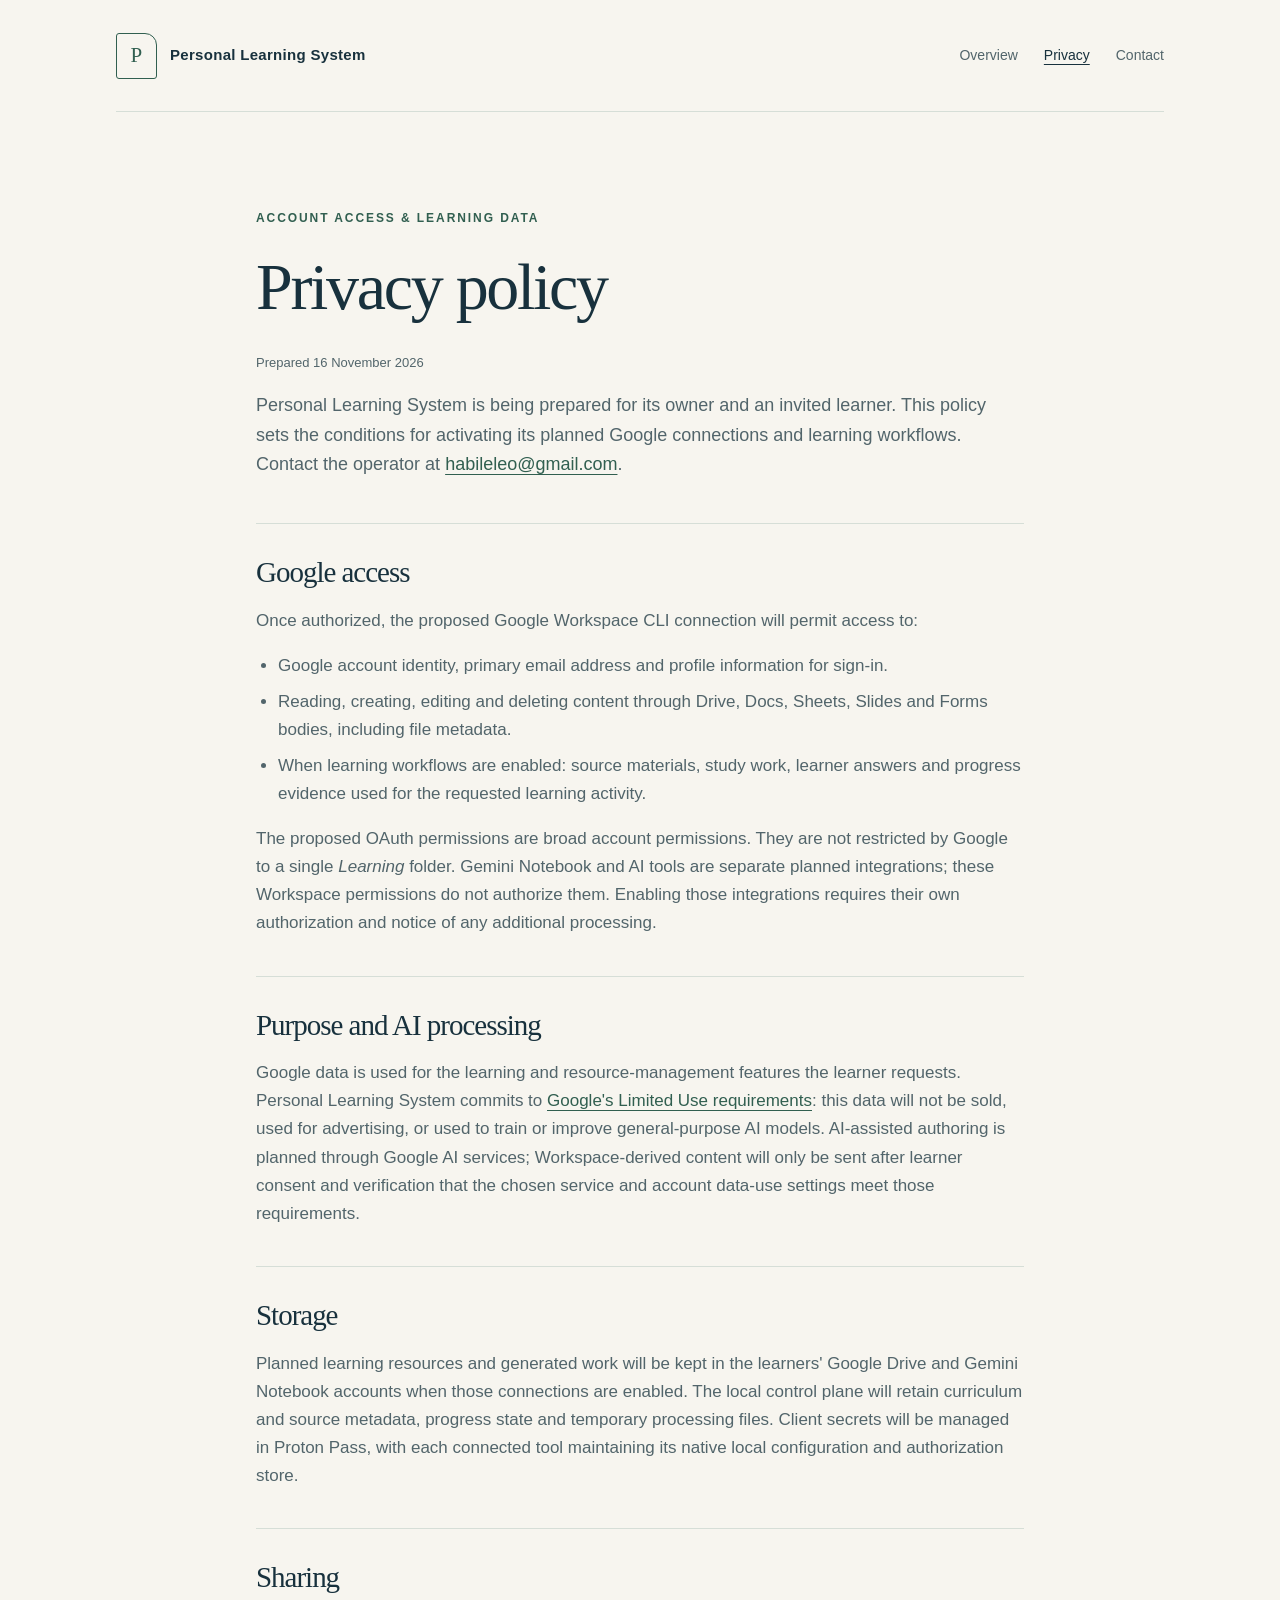
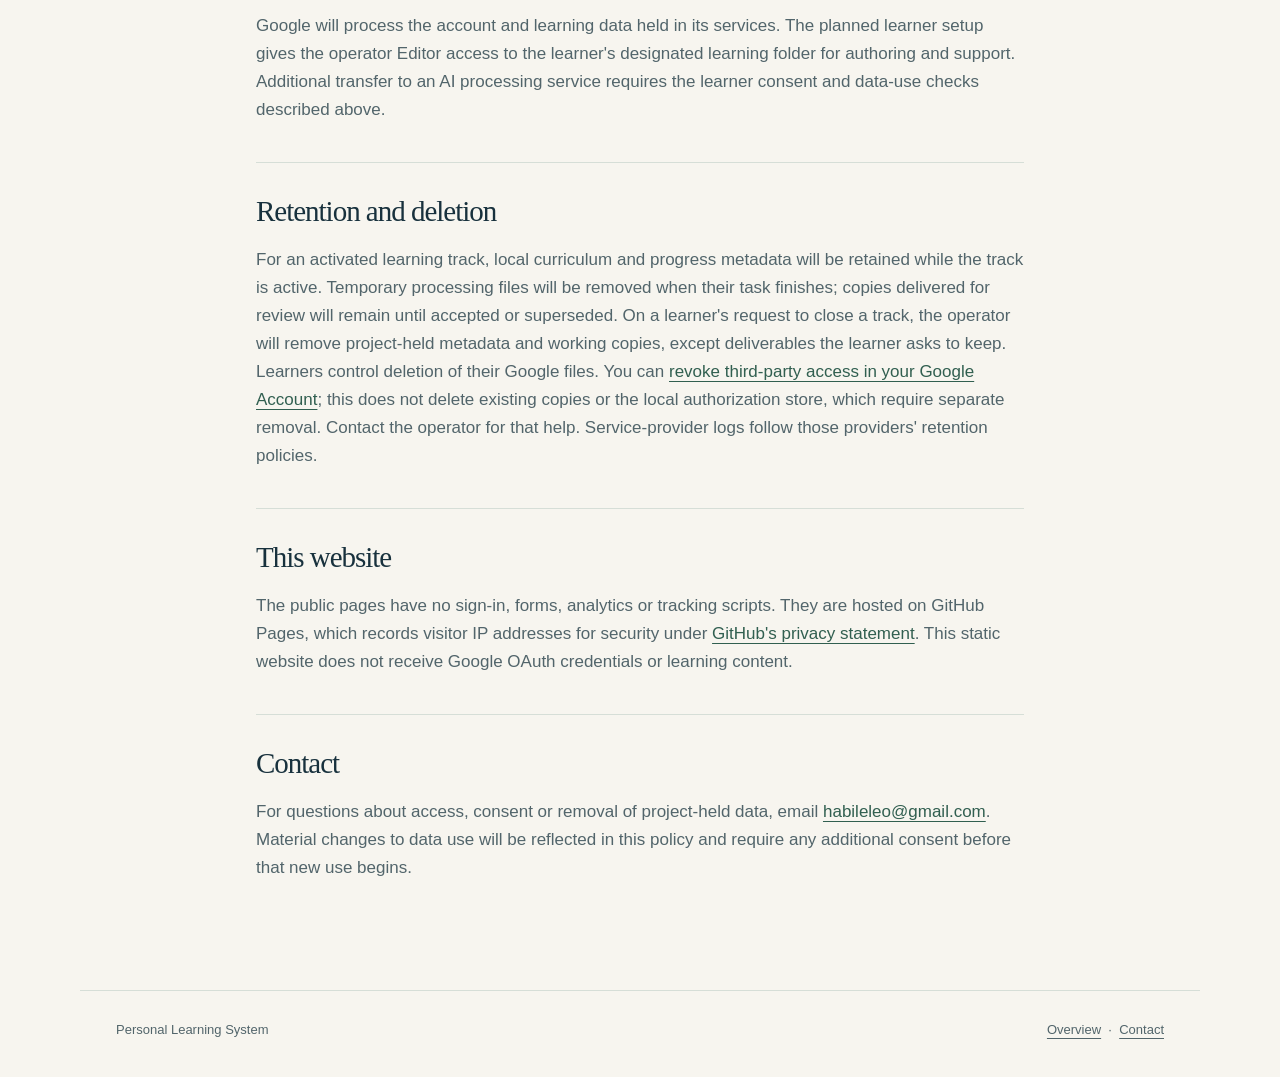
==== privacy/index.html @ 7a2c9f7d "feat: public app pages and automated releases" ====
<!doctype html>
<html lang="en">
<head>
  <meta charset="utf-8">
  <meta name="viewport" content="width=device-width, initial-scale=1">
  <meta name="description" content="How Personal Learning System handles Google account access, learning content, local storage and privacy controls.">
  <title>Privacy · Personal Learning System</title>
  <link rel="stylesheet" href="../site.css">
</head>
<body>
  <a class="skip" href="#main">Skip to content</a>
  <header><div class="nav">
    <a class="brand" href="../"><span class="mark" aria-hidden="true">P</span>Personal Learning System</a>
    <nav aria-label="Main navigation"><a href="../">Overview</a><a href="./" aria-current="page">Privacy</a><a href="mailto:habileleo@gmail.com">Contact</a></nav>
  </div></header>
  <main id="main" class="policy">
    <div class="hero"><span class="eyebrow">Account access &amp; learning data</span><h1>Privacy policy</h1><p class="date">Prepared 16 November 2026</p><p class="lead">Personal Learning System is being prepared for its owner and an invited learner. This policy sets the conditions for activating its planned Google connections and learning workflows. Contact the operator at <a href="mailto:habileleo@gmail.com">habileleo@gmail.com</a>.</p></div>
    <section aria-labelledby="access"><h2 id="access">Google access</h2><p>Once authorized, the proposed Google Workspace CLI connection will permit access to:</p><ul><li>Google account identity, primary email address and profile information for sign-in.</li><li>Reading, creating, editing and deleting content through Drive, Docs, Sheets, Slides and Forms bodies, including file metadata.</li><li>When learning workflows are enabled: source materials, study work, learner answers and progress evidence used for the requested learning activity.</li></ul><p>The proposed OAuth permissions are broad account permissions. They are not restricted by Google to a single <em>Learning</em> folder. Gemini Notebook and AI tools are separate planned integrations; these Workspace permissions do not authorize them. Enabling those integrations requires their own authorization and notice of any additional processing.</p></section>
    <section aria-labelledby="purpose"><h2 id="purpose">Purpose and AI processing</h2><p>Google data is used for the learning and resource-management features the learner requests. Personal Learning System commits to <a href="https://developers.google.com/workspace/workspace-api-user-data-developer-policy#limited-use-of-user-data">Google's Limited Use requirements</a>: this data will not be sold, used for advertising, or used to train or improve general-purpose AI models. AI-assisted authoring is planned through Google AI services; Workspace-derived content will only be sent after learner consent and verification that the chosen service and account data-use settings meet those requirements.</p></section>
    <section aria-labelledby="storage"><h2 id="storage">Storage</h2><p>Planned learning resources and generated work will be kept in the learners' Google Drive and Gemini Notebook accounts when those connections are enabled. The local control plane will retain curriculum and source metadata, progress state and temporary processing files. Client secrets will be managed in Proton Pass, with each connected tool maintaining its native local configuration and authorization store.</p></section>
    <section aria-labelledby="sharing"><h2 id="sharing">Sharing</h2><p>Google will process the account and learning data held in its services. The planned learner setup gives the operator Editor access to the learner's designated learning folder for authoring and support. Additional transfer to an AI processing service requires the learner consent and data-use checks described above.</p></section>
    <section aria-labelledby="retention"><h2 id="retention">Retention and deletion</h2><p>For an activated learning track, local curriculum and progress metadata will be retained while the track is active. Temporary processing files will be removed when their task finishes; copies delivered for review will remain until accepted or superseded. On a learner's request to close a track, the operator will remove project-held metadata and working copies, except deliverables the learner asks to keep. Learners control deletion of their Google files. You can <a href="https://support.google.com/accounts/answer/13533235">revoke third-party access in your Google Account</a>; this does not delete existing copies or the local authorization store, which require separate removal. Contact the operator for that help. Service-provider logs follow those providers' retention policies.</p></section>
    <section aria-labelledby="website"><h2 id="website">This website</h2><p>The public pages have no sign-in, forms, analytics or tracking scripts. They are hosted on GitHub Pages, which records visitor IP addresses for security under <a href="https://docs.github.com/en/site-policy/privacy-policies/github-general-privacy-statement">GitHub's privacy statement</a>. This static website does not receive Google OAuth credentials or learning content.</p></section>
    <section aria-labelledby="contact"><h2 id="contact">Contact</h2><p>For questions about access, consent or removal of project-held data, email <a href="mailto:habileleo@gmail.com?subject=Personal%20Learning%20System%20privacy">habileleo@gmail.com</a>. Material changes to data use will be reflected in this policy and require any additional consent before that new use begins.</p></section>
  </main>
  <footer><p>Personal Learning System</p><p><a href="../">Overview</a> &nbsp;·&nbsp; <a href="mailto:habileleo@gmail.com">Contact</a></p></footer>
</body>
</html>
---- site.css ----
:root{color-scheme:light;--paper:#f7f5ef;--ink:#18313d;--muted:#52656b;--line:#d6ded7;--green:#315f50;--white:#fffefa;--soft:#e9eee7}
*{box-sizing:border-box}html{scroll-behavior:smooth}body{margin:0;background:var(--paper);color:var(--ink);font:17px/1.65 -apple-system,BlinkMacSystemFont,"Segoe UI",sans-serif}a{color:var(--green);text-underline-offset:4px}a:hover{text-decoration-thickness:2px}a:focus-visible{outline:3px solid #bc773b;outline-offset:5px}header,main,footer{max-width:1120px;margin:auto;padding-inline:36px}.nav{display:flex;justify-content:space-between;align-items:center;gap:24px;min-height:112px;border-bottom:1px solid var(--line)}.brand{display:flex;align-items:center;gap:13px;color:var(--ink);font-size:15px;font-weight:650;text-decoration:none;letter-spacing:.02em}.mark{display:grid;place-items:center;width:41px;height:46px;border:1px solid var(--green);border-radius:3px 12px 3px 3px;font:21px Georgia,serif;color:var(--green)}nav{display:flex;gap:26px;font-size:14px}nav a{color:var(--muted);text-decoration:none}nav a[aria-current=page]{color:var(--ink);text-decoration:underline}.eyebrow{font-size:12px;letter-spacing:.16em;text-transform:uppercase;font-weight:650;color:var(--green)}h1,h2,h3{font-family:"Iowan Old Style","Palatino Linotype",Palatino,Georgia,serif;font-weight:400;line-height:1.1;letter-spacing:-.035em}h1{font-size:clamp(43px,6.7vw,78px);margin:20px 0 28px;max-width:850px}h2{font-size:35px}h3{font-size:25px;letter-spacing:-.02em}.hero{padding:91px 0 76px}.hero .lead{font-size:21px;line-height:1.65;max-width:770px;color:var(--muted)}.hero p{max-width:760px}.pill{display:inline-block;border:1px solid var(--line);border-radius:50px;padding:5px 13px;font-size:12px;color:var(--muted)}.intro-line{display:flex;align-items:center;gap:16px;flex-wrap:wrap}.flow{display:grid;grid-template-columns:repeat(3,1fr);gap:0;border-block:1px solid var(--line)}.flow article{padding:30px 28px 34px 0}.flow article+article{padding-left:28px;border-left:1px solid var(--line)}.number{font-size:12px;letter-spacing:.12em;color:var(--green)}.flow h3{margin:17px 0 16px}.flow p{font-size:15px;color:var(--muted);margin:0}.access{display:grid;grid-template-columns:.85fr 1.3fr;gap:60px;padding:68px 0}.access h2{margin:0}.access p{margin:0 0 18px;color:var(--muted)}.tools{font-size:13px;color:var(--green);letter-spacing:.03em}.notice{padding:23px 28px;background:var(--soft);border-left:3px solid var(--green);font-size:15px}.notice p{margin:0}footer{padding-block:28px 36px;border-top:1px solid var(--line);display:flex;justify-content:space-between;gap:22px;font-size:13px;color:var(--muted)}footer p{margin:0}footer a{color:var(--muted)}.policy{max-width:840px;padding-bottom:70px}.policy .hero{padding-bottom:25px}.policy h1{font-size:clamp(44px,6vw,66px)}.policy .lead{font-size:18px}.policy section{padding:21px 0;border-top:1px solid var(--line)}.policy h2{font-size:29px;margin:12px 0 18px}.policy p,.policy li{color:var(--muted)}.policy ul{padding-left:22px}.policy li+li{margin-top:8px}.policy .date{font-size:13px;color:var(--muted)}.policy .notice{margin:10px 0 30px}.skip{position:absolute;top:-100px;left:16px;background:var(--white);padding:10px;z-index:2}.skip:focus{top:10px}.sr-only{position:absolute;width:1px;height:1px;padding:0;margin:-1px;overflow:hidden;clip:rect(0,0,0,0);white-space:nowrap;border:0}@media(max-width:700px){header,main,footer{padding-inline:23px}.nav{min-height:94px;align-items:flex-start;padding-block:23px;flex-wrap:wrap;gap:18px}.brand{font-size:13px}nav{gap:20px;font-size:13px}.hero{padding:57px 0 48px}.hero .lead{font-size:18px}.flow{display:block}.flow article,.flow article+article{padding:25px 0;border-left:0}.flow article+article{border-top:1px solid var(--line)}.flow h3{margin-block:10px}.access{grid-template-columns:1fr;gap:24px;padding:43px 0}.access h2{font-size:31px}.notice{padding:18px 20px}footer{flex-direction:column;gap:12px}.policy{padding-bottom:40px}.policy h2{font-size:27px}}
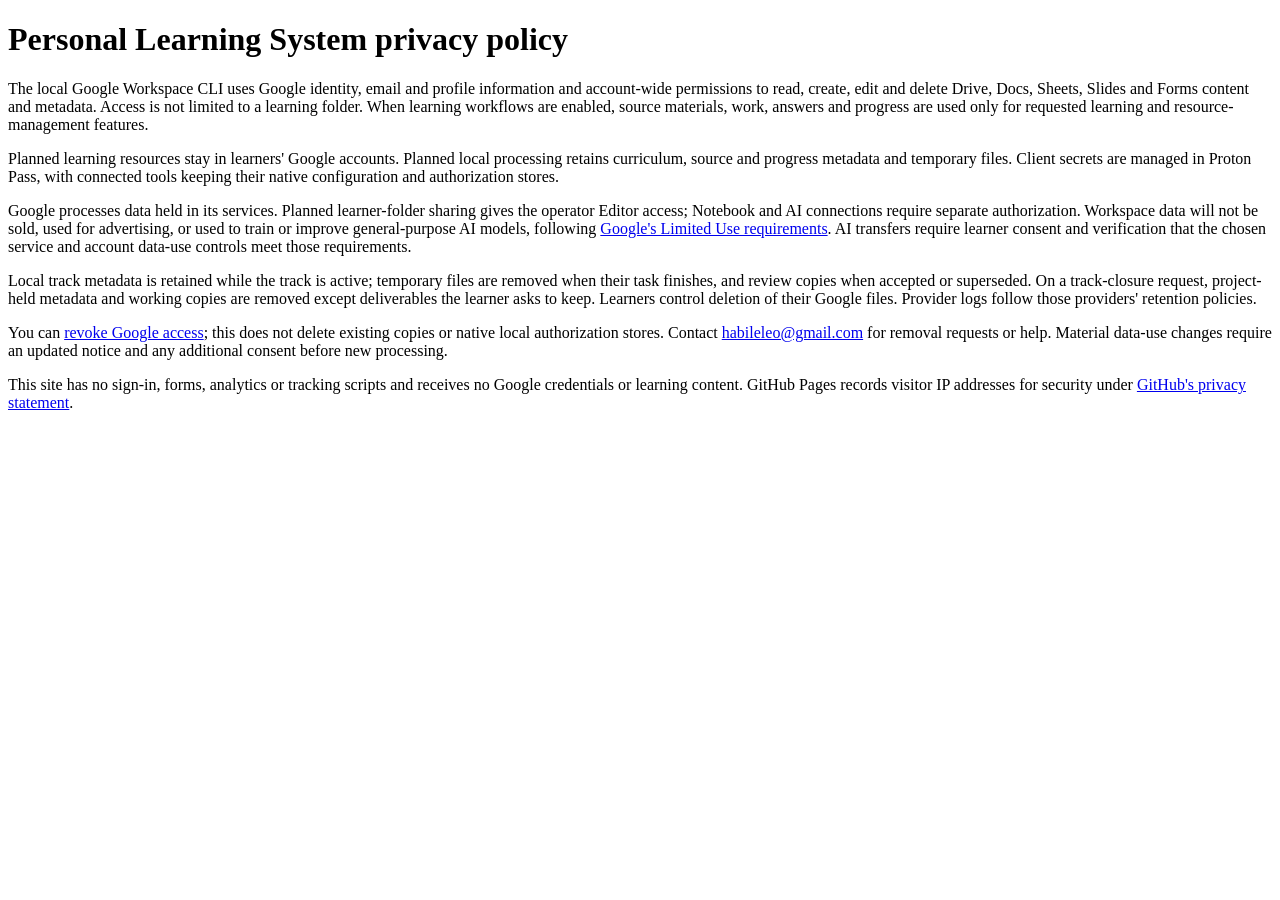
==== commit 51dd90f3: "fix: reduce OAuth pages to required content" ====
--- a/privacy/index.html
+++ b/privacy/index.html
@@ -3,26 +3,15 @@
 <head>
   <meta charset="utf-8">
   <meta name="viewport" content="width=device-width, initial-scale=1">
-  <meta name="description" content="How Personal Learning System handles Google account access, learning content, local storage and privacy controls.">
-  <title>Privacy · Personal Learning System</title>
-  <link rel="stylesheet" href="../site.css">
+  <title>Privacy policy - Personal Learning System</title>
 </head>
 <body>
-  <a class="skip" href="#main">Skip to content</a>
-  <header><div class="nav">
-    <a class="brand" href="../"><span class="mark" aria-hidden="true">P</span>Personal Learning System</a>
-    <nav aria-label="Main navigation"><a href="../">Overview</a><a href="./" aria-current="page">Privacy</a><a href="mailto:habileleo@gmail.com">Contact</a></nav>
-  </div></header>
-  <main id="main" class="policy">
-    <div class="hero"><span class="eyebrow">Account access &amp; learning data</span><h1>Privacy policy</h1><p class="date">Prepared 16 November 2026</p><p class="lead">Personal Learning System is being prepared for its owner and an invited learner. This policy sets the conditions for activating its planned Google connections and learning workflows. Contact the operator at <a href="mailto:habileleo@gmail.com">habileleo@gmail.com</a>.</p></div>
-    <section aria-labelledby="access"><h2 id="access">Google access</h2><p>Once authorized, the proposed Google Workspace CLI connection will permit access to:</p><ul><li>Google account identity, primary email address and profile information for sign-in.</li><li>Reading, creating, editing and deleting content through Drive, Docs, Sheets, Slides and Forms bodies, including file metadata.</li><li>When learning workflows are enabled: source materials, study work, learner answers and progress evidence used for the requested learning activity.</li></ul><p>The proposed OAuth permissions are broad account permissions. They are not restricted by Google to a single <em>Learning</em> folder. Gemini Notebook and AI tools are separate planned integrations; these Workspace permissions do not authorize them. Enabling those integrations requires their own authorization and notice of any additional processing.</p></section>
-    <section aria-labelledby="purpose"><h2 id="purpose">Purpose and AI processing</h2><p>Google data is used for the learning and resource-management features the learner requests. Personal Learning System commits to <a href="https://developers.google.com/workspace/workspace-api-user-data-developer-policy#limited-use-of-user-data">Google's Limited Use requirements</a>: this data will not be sold, used for advertising, or used to train or improve general-purpose AI models. AI-assisted authoring is planned through Google AI services; Workspace-derived content will only be sent after learner consent and verification that the chosen service and account data-use settings meet those requirements.</p></section>
-    <section aria-labelledby="storage"><h2 id="storage">Storage</h2><p>Planned learning resources and generated work will be kept in the learners' Google Drive and Gemini Notebook accounts when those connections are enabled. The local control plane will retain curriculum and source metadata, progress state and temporary processing files. Client secrets will be managed in Proton Pass, with each connected tool maintaining its native local configuration and authorization store.</p></section>
-    <section aria-labelledby="sharing"><h2 id="sharing">Sharing</h2><p>Google will process the account and learning data held in its services. The planned learner setup gives the operator Editor access to the learner's designated learning folder for authoring and support. Additional transfer to an AI processing service requires the learner consent and data-use checks described above.</p></section>
-    <section aria-labelledby="retention"><h2 id="retention">Retention and deletion</h2><p>For an activated learning track, local curriculum and progress metadata will be retained while the track is active. Temporary processing files will be removed when their task finishes; copies delivered for review will remain until accepted or superseded. On a learner's request to close a track, the operator will remove project-held metadata and working copies, except deliverables the learner asks to keep. Learners control deletion of their Google files. You can <a href="https://support.google.com/accounts/answer/13533235">revoke third-party access in your Google Account</a>; this does not delete existing copies or the local authorization store, which require separate removal. Contact the operator for that help. Service-provider logs follow those providers' retention policies.</p></section>
-    <section aria-labelledby="website"><h2 id="website">This website</h2><p>The public pages have no sign-in, forms, analytics or tracking scripts. They are hosted on GitHub Pages, which records visitor IP addresses for security under <a href="https://docs.github.com/en/site-policy/privacy-policies/github-general-privacy-statement">GitHub's privacy statement</a>. This static website does not receive Google OAuth credentials or learning content.</p></section>
-    <section aria-labelledby="contact"><h2 id="contact">Contact</h2><p>For questions about access, consent or removal of project-held data, email <a href="mailto:habileleo@gmail.com?subject=Personal%20Learning%20System%20privacy">habileleo@gmail.com</a>. Material changes to data use will be reflected in this policy and require any additional consent before that new use begins.</p></section>
-  </main>
-  <footer><p>Personal Learning System</p><p><a href="../">Overview</a> &nbsp;·&nbsp; <a href="mailto:habileleo@gmail.com">Contact</a></p></footer>
+  <h1>Personal Learning System privacy policy</h1>
+  <p>The local Google Workspace CLI uses Google identity, email and profile information and account-wide permissions to read, create, edit and delete Drive, Docs, Sheets, Slides and Forms content and metadata. Access is not limited to a learning folder. When learning workflows are enabled, source materials, work, answers and progress are used only for requested learning and resource-management features.</p>
+  <p>Planned learning resources stay in learners' Google accounts. Planned local processing retains curriculum, source and progress metadata and temporary files. Client secrets are managed in Proton Pass, with connected tools keeping their native configuration and authorization stores.</p>
+  <p>Google processes data held in its services. Planned learner-folder sharing gives the operator Editor access; Notebook and AI connections require separate authorization. Workspace data will not be sold, used for advertising, or used to train or improve general-purpose AI models, following <a href="https://developers.google.com/workspace/workspace-api-user-data-developer-policy#limited-use-of-user-data">Google's Limited Use requirements</a>. AI transfers require learner consent and verification that the chosen service and account data-use controls meet those requirements.</p>
+  <p>Local track metadata is retained while the track is active; temporary files are removed when their task finishes, and review copies when accepted or superseded. On a track-closure request, project-held metadata and working copies are removed except deliverables the learner asks to keep. Learners control deletion of their Google files. Provider logs follow those providers' retention policies.</p>
+  <p>You can <a href="https://support.google.com/accounts/answer/13533235">revoke Google access</a>; this does not delete existing copies or native local authorization stores. Contact <a href="mailto:habileleo@gmail.com">habileleo@gmail.com</a> for removal requests or help. Material data-use changes require an updated notice and any additional consent before new processing.</p>
+  <p>This site has no sign-in, forms, analytics or tracking scripts and receives no Google credentials or learning content. GitHub Pages records visitor IP addresses for security under <a href="https://docs.github.com/en/site-policy/privacy-policies/github-general-privacy-statement">GitHub's privacy statement</a>.</p>
 </body>
 </html>
